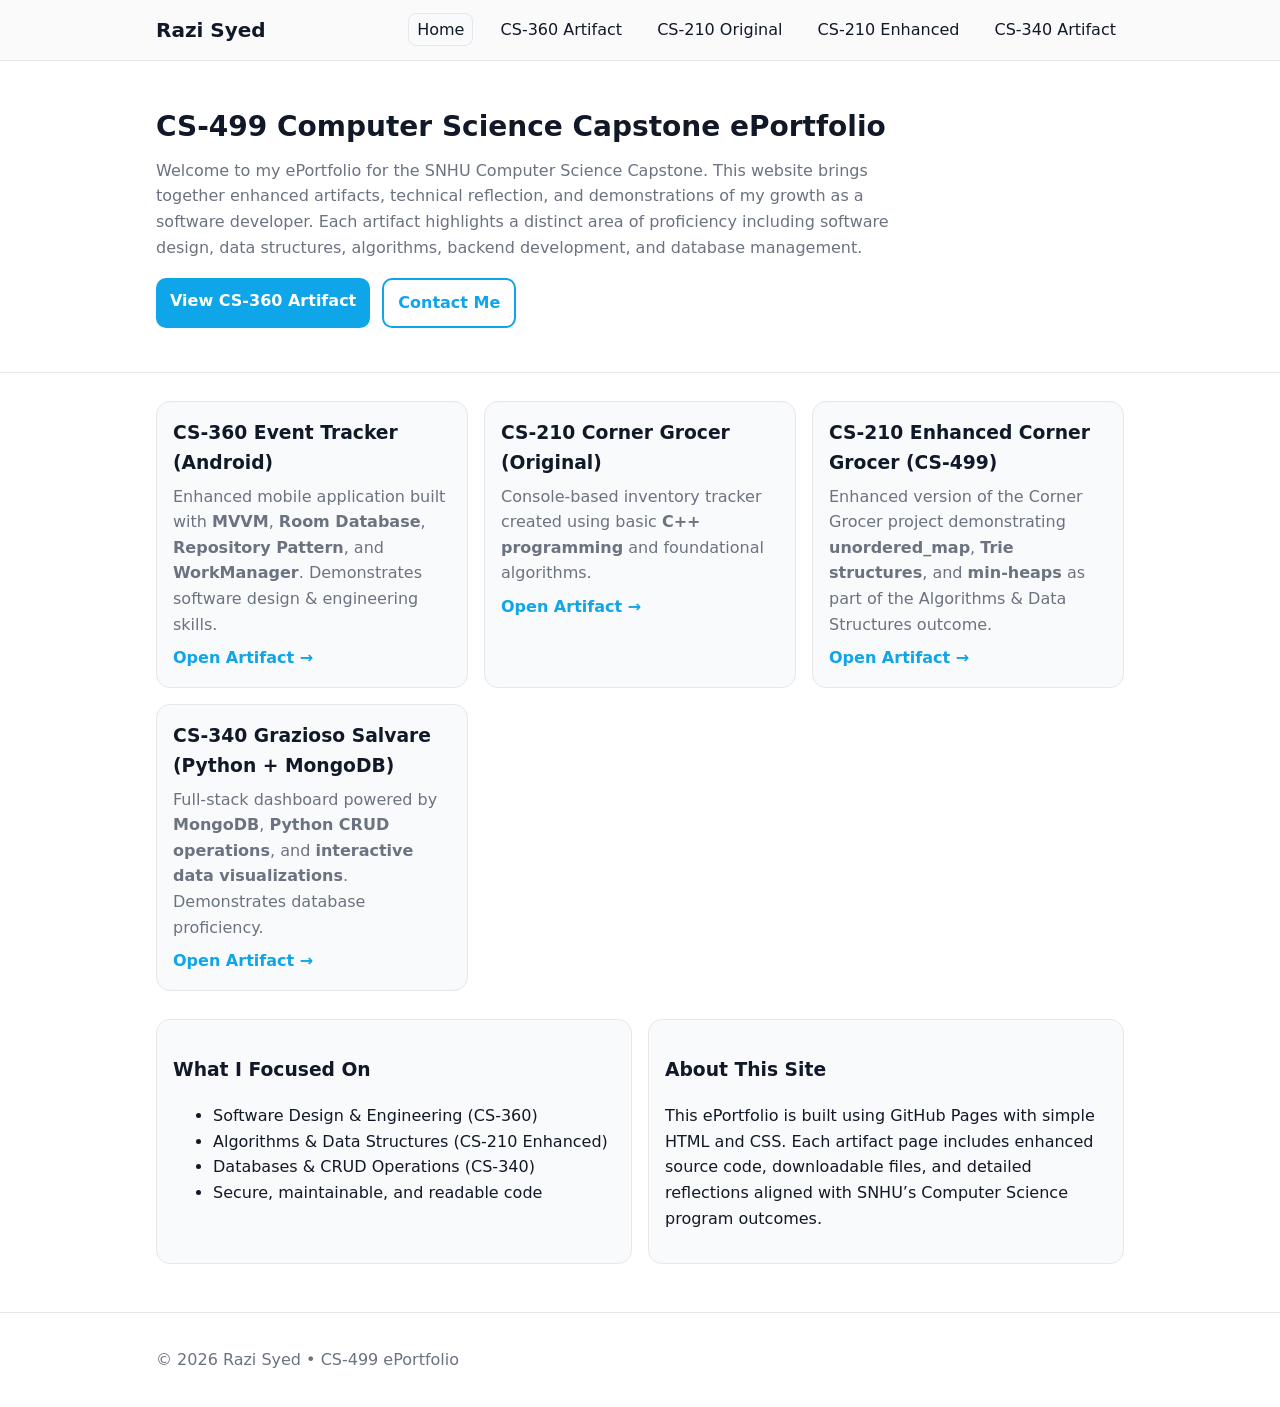
==== index.html @ 02d7678c "Update index.html" ====
<!DOCTYPE html>
<html lang="en">
<head>
  <meta charset="utf-8" />
  <meta name="viewport" content="width=device-width, initial-scale=1" />
  <title>Razi Syed • CS-499 ePortfolio</title>
  <link rel="stylesheet" href="styles.css" />
</head>

<body>
  <header class="site-header">
    <div class="container">
      <h1 class="brand">Razi Syed</h1>
      <nav class="nav">
        <a href="index.html" aria-current="page">Home</a>
        <a href="CS360_EventTracker.html">CS-360 Artifact</a>
        <a href="CS210_CornerGrocer.html">CS-210 Original</a>
        <a href="CS210_CornerGrocerEnhanced.html">CS-210 Enhanced</a>
        <a href="CS340_Grazioso.html">CS-340 Artifact</a>
      </nav>
    </div>
  </header>

  <section class="hero">
    <div class="container">
      <h2>CS-499 Computer Science Capstone ePortfolio</h2>
      <p>
        Welcome to my ePortfolio for the SNHU Computer Science Capstone. This website brings 
        together enhanced artifacts, technical reflection, and demonstrations of my growth as 
        a software developer. Each artifact highlights a distinct area of proficiency including 
        software design, data structures, algorithms, backend development, and database management.
      </p>

      <div class="cta-row">
        <a class="btn" href="CS360_EventTracker.html">View CS-360 Artifact</a>
        <a class="btn secondary" href="mailto:razisyed7890@gmail.com">Contact Me</a>
      </div>
    </div>
  </section>

  <main class="container">

    <!-- Artifact Cards Section -->
    <section class="cards">

      <article class="card">
        <h3>CS-360 Event Tracker (Android)</h3>
        <p>
          Enhanced mobile application built with <strong>MVVM</strong>, 
          <strong>Room Database</strong>, <strong>Repository Pattern</strong>, and 
          <strong>WorkManager</strong>. Demonstrates software design & engineering skills.
        </p>
        <a class="link" href="CS360_EventTracker.html">Open Artifact →</a>
      </article>

      <article class="card">
        <h3>CS-210 Corner Grocer (Original)</h3>
        <p>
          Console-based inventory tracker created using basic <strong>C++ programming</strong> 
          and foundational algorithms.
        </p>
        <a class="link" href="CS210_CornerGrocer.html">Open Artifact →</a>
      </article>

      <article class="card">
        <h3>CS-210 Enhanced Corner Grocer (CS-499)</h3>
        <p>
          Enhanced version of the Corner Grocer project demonstrating 
          <strong>unordered_map</strong>, <strong>Trie structures</strong>, 
          and <strong>min-heaps</strong> as part of the Algorithms & Data Structures outcome.
        </p>
        <a class="link" href="CS210_CornerGrocerEnhanced.html">Open Artifact →</a>
      </article>

      <article class="card">
        <h3>CS-340 Grazioso Salvare (Python + MongoDB)</h3>
        <p>
          Full-stack dashboard powered by <strong>MongoDB</strong>, 
          <strong>Python CRUD operations</strong>, and 
          <strong>interactive data visualizations</strong>. Demonstrates database proficiency.
        </p>
        <a class="link" href="CS340_Grazioso.html">Open Artifact →</a>
      </article>

    </section>

    <section class="grid two-col">
      <div class="panel">
        <h3>What I Focused On</h3>
        <ul>
          <li>Software Design & Engineering (CS-360)</li>
          <li>Algorithms & Data Structures (CS-210 Enhanced)</li>
          <li>Databases & CRUD Operations (CS-340)</li>
          <li>Secure, maintainable, and readable code</li>
        </ul>
      </div>

      <div class="panel">
        <h3>About This Site</h3>
        <p>
          This ePortfolio is built using GitHub Pages with simple HTML and CSS. 
          Each artifact page includes enhanced source code, downloadable files, 
          and detailed reflections aligned with SNHU’s Computer Science program outcomes.
        </p>
      </div>
    </section>

  </main>

  <footer class="site-footer">
    <div class="container">
      <p>© <span id="y"></span> Razi Syed • CS-499 ePortfolio</p>
    </div>
  </footer>

  <script>
    document.getElementById("y").textContent = new Date().getFullYear();
  </script>

</body>
</html>
---- styles.css ----
/* Base theme (auto supports dark mode via prefers-color-scheme) */
:root{
  --bg:#ffffff; --text:#111827; --muted:#6b7280; --card:#f9fafb; --line:#e5e7eb; --brand:#0ea5e9; --brand-ink:#075985;
}
@media (prefers-color-scheme: dark){
  :root{
    --bg:#0b1220; --text:#e5e7eb; --muted:#9ca3af; --card:#0f172a; --line:#1f2937; --brand:#38bdf8; --brand-ink:#7dd3fc;
  }
}
*{box-sizing:border-box}
html,body{margin:0;padding:0}
body{
  font:16px/1.6 system-ui,-apple-system,Segoe UI,Roboto,Arial,sans-serif;
  background:var(--bg); color:var(--text);
}
.container{max-width:1000px;margin:0 auto;padding:0 16px}

/* Header & Nav */
.site-header{border-bottom:1px solid var(--line); background:rgba(0,0,0,0.02)}
.site-header .container{display:flex;align-items:center;justify-content:space-between;padding:14px 16px}
.brand{margin:0;font-size:20px}
.nav a{color:var(--text);text-decoration:none;margin-left:14px;padding:6px 8px;border-radius:8px}
.nav a[aria-current="page"]{background:var(--card);border:1px solid var(--line)}
.nav a:hover{color:var(--brand)}

/* Hero */
.hero{padding:44px 0;border-bottom:1px solid var(--line)}
.hero h2{margin:0 0 8px;font-size:28px}
.hero p{max-width:780px;margin:0 0 18px;color:var(--muted)}
.cta-row{display:flex;gap:12px;flex-wrap:wrap}
.btn{
  display:inline-block;background:var(--brand);color:white;text-decoration:none;
  padding:10px 14px;border-radius:10px;font-weight:600
}
.btn.secondary{background:transparent;color:var(--brand);border:2px solid var(--brand)}
.btn:hover{filter:brightness(1.05)}

/* Cards */
.cards{display:grid;grid-template-columns:repeat(auto-fit,minmax(260px,1fr));gap:16px;margin:28px 0}
.card{
  background:var(--card);border:1px solid var(--line);border-radius:14px;padding:16px
}
.card h3{margin:0 0 6px 0}
.card p{margin:0 0 8px 0;color:var(--muted)}
.card .link{color:var(--brand);text-decoration:none;font-weight:600}
.card .link:hover{text-decoration:underline}
.card.ghost{opacity:.85}

/* Panels / grid */
.grid.two-col{display:grid;grid-template-columns:1fr;gap:16px;margin:12px 0 48px}
@media (min-width:820px){.grid.two-col{grid-template-columns:1fr 1fr}}
.panel{background:var(--card);border:1px solid var(--line);border-radius:14px;padding:16px}

/* Footer */
.site-footer{border-top:1px solid var(--line);padding:18px 0;margin-top:28px;color:var(--muted)}
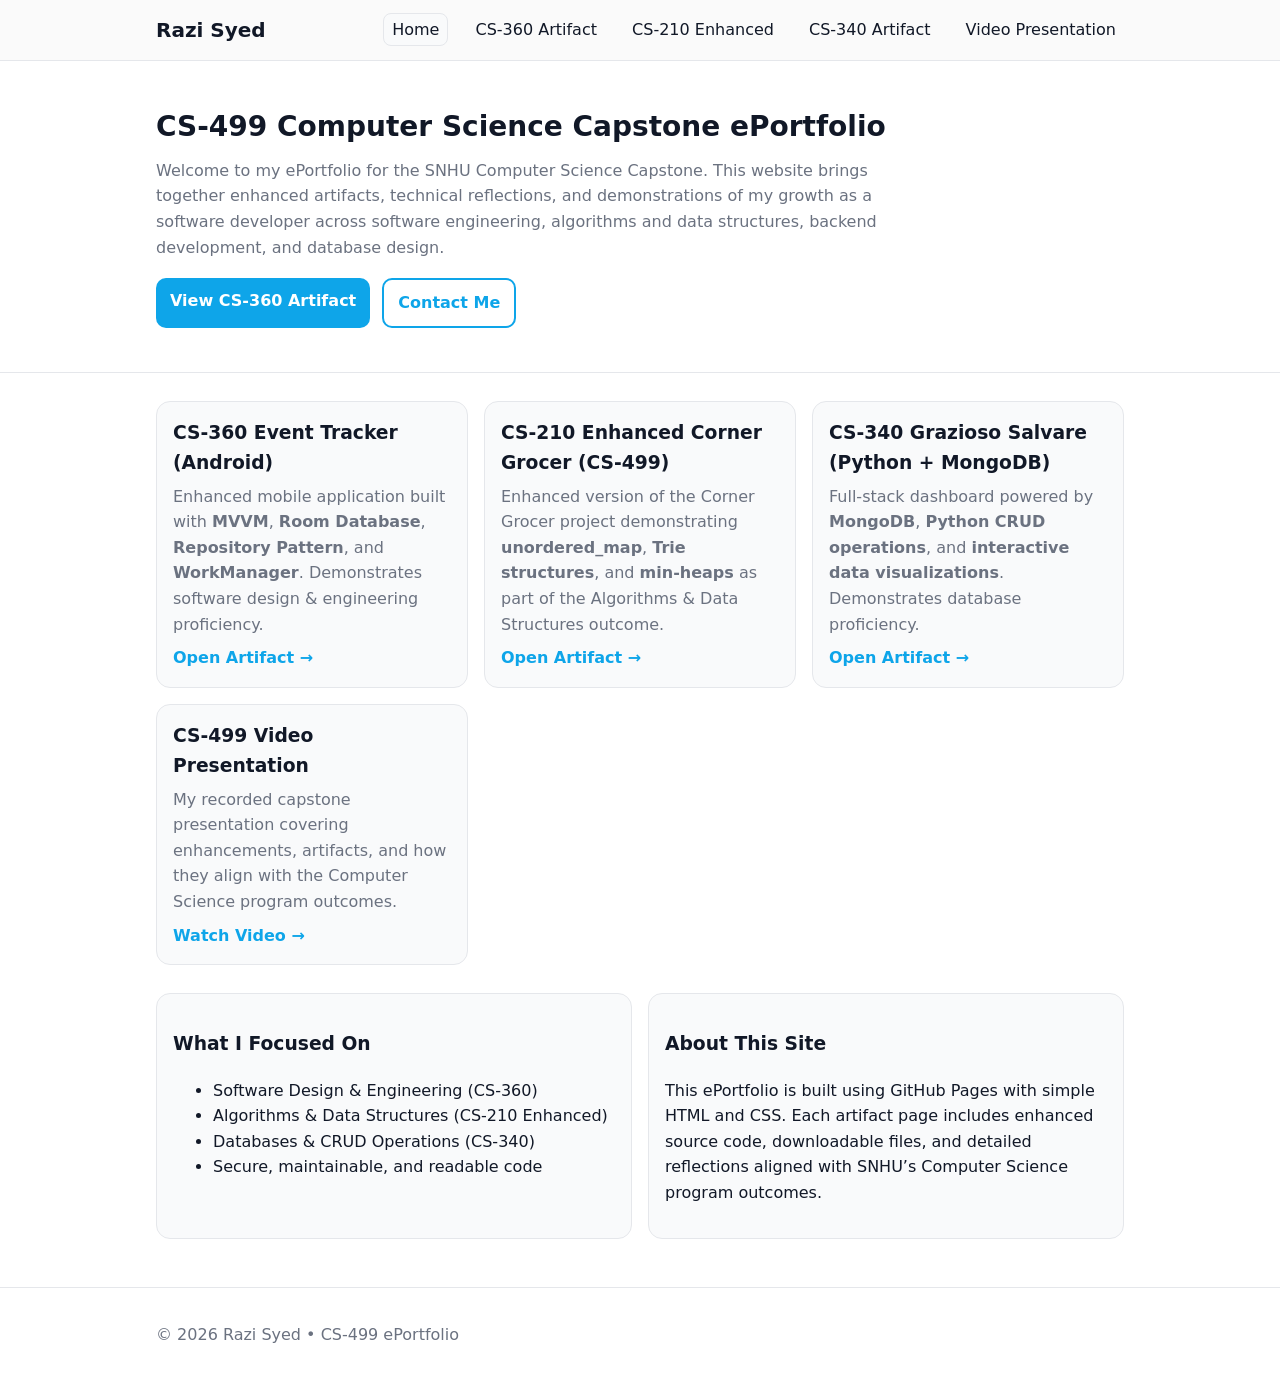
==== commit da444d19: "Update index.html" ====
--- a/index.html
+++ b/index.html
@@ -14,9 +14,9 @@
       <nav class="nav">
         <a href="index.html" aria-current="page">Home</a>
         <a href="CS360_EventTracker.html">CS-360 Artifact</a>
-        <a href="CS210_CornerGrocer.html">CS-210 Original</a>
         <a href="CS210_CornerGrocerEnhanced.html">CS-210 Enhanced</a>
         <a href="CS340_Grazioso.html">CS-340 Artifact</a>
+        <a href="VideoPresentation.html">Video Presentation</a>
       </nav>
     </div>
   </header>
@@ -26,9 +26,9 @@
       <h2>CS-499 Computer Science Capstone ePortfolio</h2>
       <p>
         Welcome to my ePortfolio for the SNHU Computer Science Capstone. This website brings 
-        together enhanced artifacts, technical reflection, and demonstrations of my growth as 
-        a software developer. Each artifact highlights a distinct area of proficiency including 
-        software design, data structures, algorithms, backend development, and database management.
+        together enhanced artifacts, technical reflections, and demonstrations of my growth as 
+        a software developer across software engineering, algorithms and data structures, 
+        backend development, and database design.
       </p>
 
       <div class="cta-row">
@@ -48,18 +48,9 @@
         <p>
           Enhanced mobile application built with <strong>MVVM</strong>, 
           <strong>Room Database</strong>, <strong>Repository Pattern</strong>, and 
-          <strong>WorkManager</strong>. Demonstrates software design & engineering skills.
+          <strong>WorkManager</strong>. Demonstrates software design & engineering proficiency.
         </p>
         <a class="link" href="CS360_EventTracker.html">Open Artifact →</a>
-      </article>
-
-      <article class="card">
-        <h3>CS-210 Corner Grocer (Original)</h3>
-        <p>
-          Console-based inventory tracker created using basic <strong>C++ programming</strong> 
-          and foundational algorithms.
-        </p>
-        <a class="link" href="CS210_CornerGrocer.html">Open Artifact →</a>
       </article>
 
       <article class="card">
@@ -80,6 +71,15 @@
           <strong>interactive data visualizations</strong>. Demonstrates database proficiency.
         </p>
         <a class="link" href="CS340_Grazioso.html">Open Artifact →</a>
+      </article>
+
+      <article class="card">
+        <h3>CS-499 Video Presentation</h3>
+        <p>
+          My recorded capstone presentation covering enhancements, artifacts, and how they align 
+          with the Computer Science program outcomes.
+        </p>
+        <a class="link" href="VideoPresentation.html">Watch Video →</a>
       </article>
 
     </section>
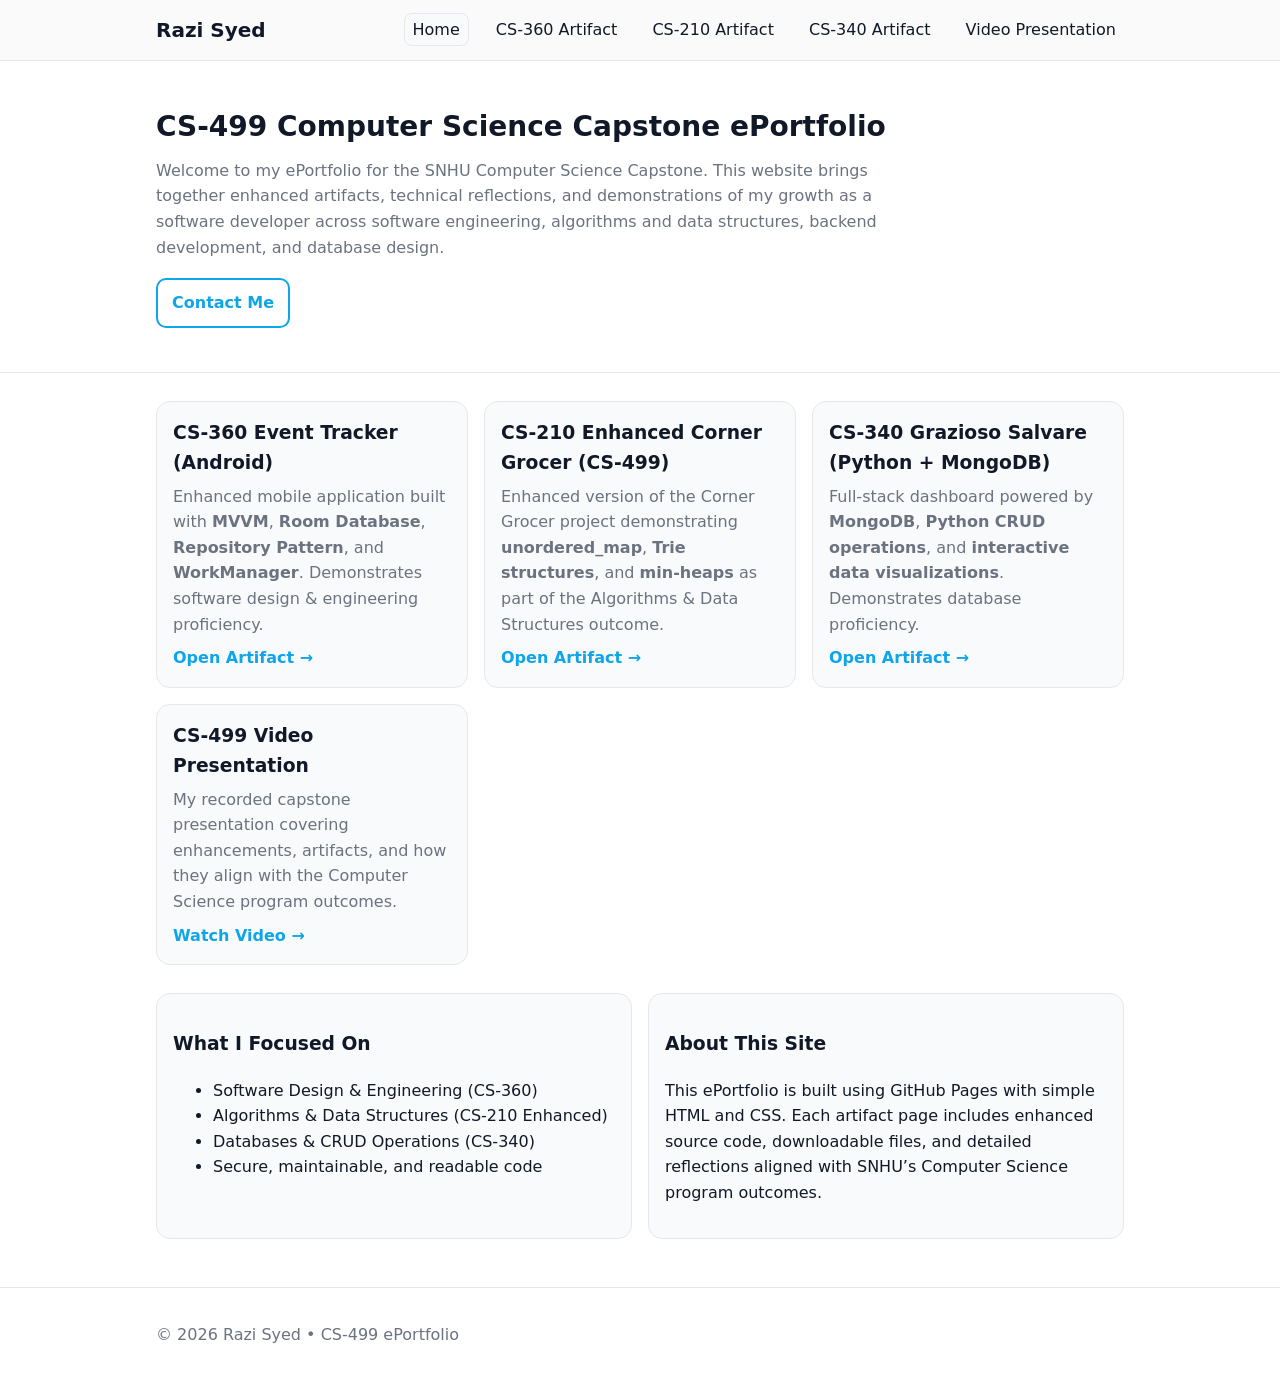
==== commit 14d0296b: "Update index.html" ====
--- a/index.html
+++ b/index.html
@@ -14,7 +14,7 @@
       <nav class="nav">
         <a href="index.html" aria-current="page">Home</a>
         <a href="CS360_EventTracker.html">CS-360 Artifact</a>
-        <a href="CS210_CornerGrocerEnhanced.html">CS-210 Enhanced</a>
+        <a href="CS210_CornerGrocer.html">CS-210 Artifact</a>
         <a href="CS340_Grazioso.html">CS-340 Artifact</a>
         <a href="VideoPresentation.html">Video Presentation</a>
       </nav>
@@ -32,7 +32,7 @@
       </p>
 
       <div class="cta-row">
-        <a class="btn" href="CS360_EventTracker.html">View CS-360 Artifact</a>
+        <!-- Removed "View CS-360 Artifact" button -->
         <a class="btn secondary" href="mailto:razisyed7890@gmail.com">Contact Me</a>
       </div>
     </div>
@@ -60,7 +60,7 @@
           <strong>unordered_map</strong>, <strong>Trie structures</strong>, 
           and <strong>min-heaps</strong> as part of the Algorithms & Data Structures outcome.
         </p>
-        <a class="link" href="CS210_CornerGrocerEnhanced.html">Open Artifact →</a>
+        <a class="link" href="CS210_CornerGrocer.html">Open Artifact →</a>
       </article>
 
       <article class="card">
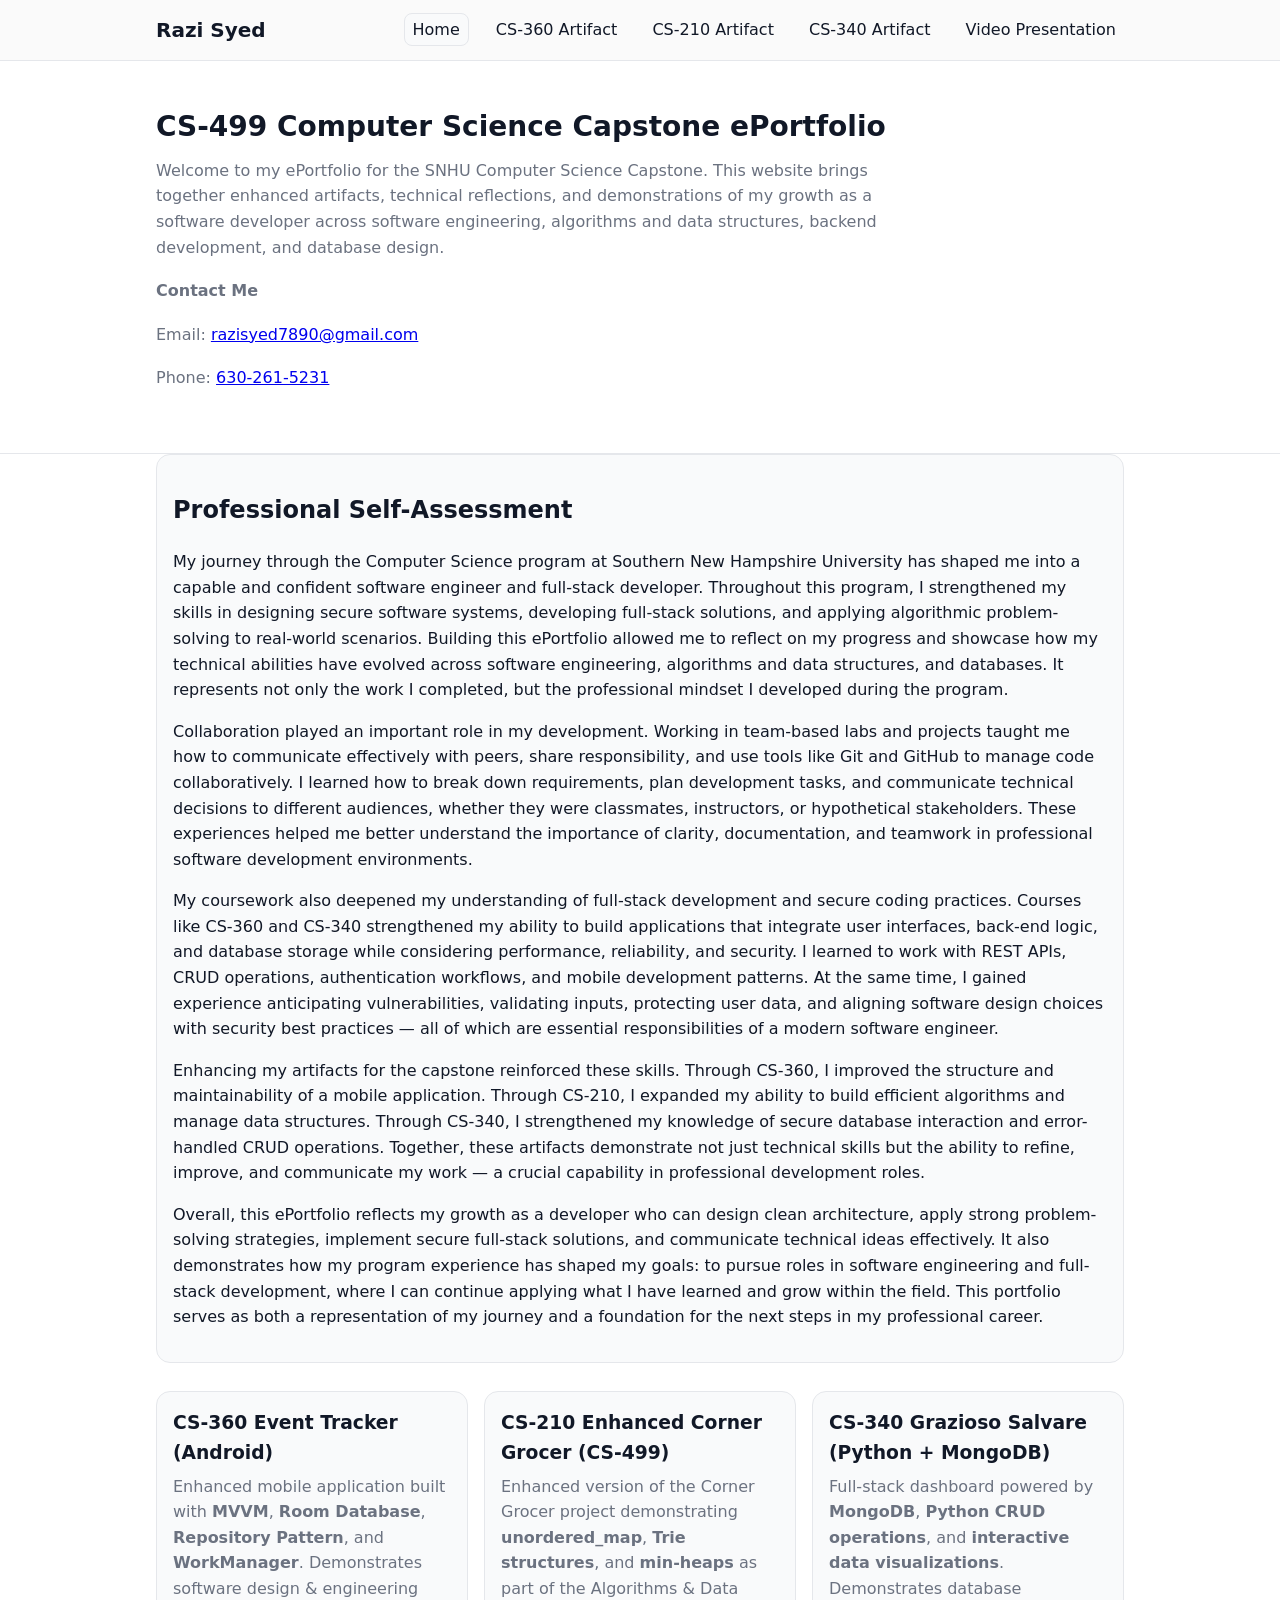
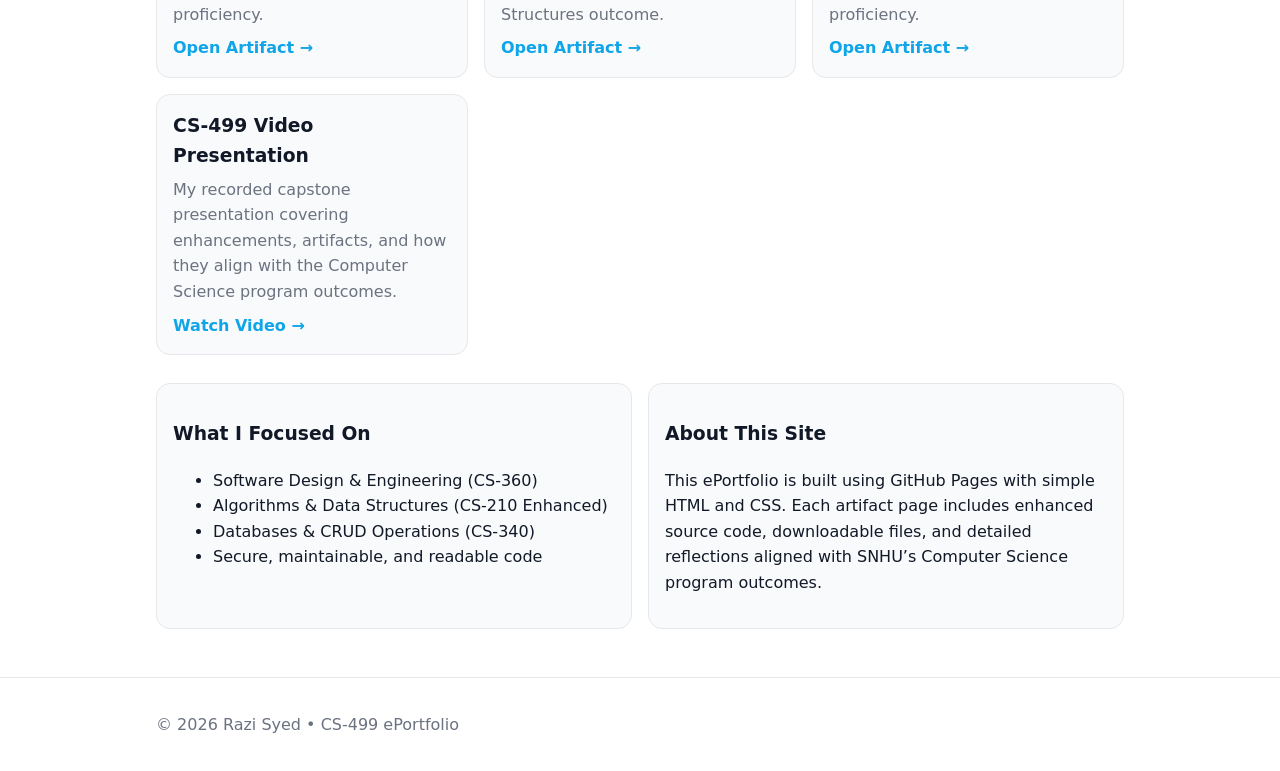
==== commit b1a5ae4d: "Update index.html" ====
--- a/index.html
+++ b/index.html
@@ -32,13 +32,64 @@
       </p>
 
       <div class="cta-row">
-        <!-- Removed "View CS-360 Artifact" button -->
-        <a class="btn secondary" href="mailto:razisyed7890@gmail.com">Contact Me</a>
+        <div class="contact-block">
+          <p><strong>Contact Me</strong></p>
+          <p>Email: <a href="mailto:razisyed7890@gmail.com">razisyed7890@gmail.com</a></p>
+          <p>Phone: <a href="tel:16302615231">630-261-5231</a></p>
+        </div>
       </div>
     </div>
   </section>
 
   <main class="container">
+
+    <!-- Professional Self-Assessment -->
+    <section id="self-assessment" class="panel">
+      <h2>Professional Self-Assessment</h2>
+
+      <p>
+        My journey through the Computer Science program at Southern New Hampshire University has shaped me into a capable
+        and confident software engineer and full-stack developer. Throughout this program, I strengthened my skills in
+        designing secure software systems, developing full-stack solutions, and applying algorithmic problem-solving to
+        real-world scenarios. Building this ePortfolio allowed me to reflect on my progress and showcase how my technical
+        abilities have evolved across software engineering, algorithms and data structures, and databases. It represents
+        not only the work I completed, but the professional mindset I developed during the program.
+      </p>
+
+      <p>
+        Collaboration played an important role in my development. Working in team-based labs and projects taught me how to
+        communicate effectively with peers, share responsibility, and use tools like Git and GitHub to manage code
+        collaboratively. I learned how to break down requirements, plan development tasks, and communicate technical decisions
+        to different audiences, whether they were classmates, instructors, or hypothetical stakeholders. These experiences
+        helped me better understand the importance of clarity, documentation, and teamwork in professional software
+        development environments.
+      </p>
+
+      <p>
+        My coursework also deepened my understanding of full-stack development and secure coding practices. Courses like
+        CS-360 and CS-340 strengthened my ability to build applications that integrate user interfaces, back-end logic, and
+        database storage while considering performance, reliability, and security. I learned to work with REST APIs, CRUD
+        operations, authentication workflows, and mobile development patterns. At the same time, I gained experience
+        anticipating vulnerabilities, validating inputs, protecting user data, and aligning software design choices with
+        security best practices — all of which are essential responsibilities of a modern software engineer.
+      </p>
+
+      <p>
+        Enhancing my artifacts for the capstone reinforced these skills. Through CS-360, I improved the structure and
+        maintainability of a mobile application. Through CS-210, I expanded my ability to build efficient algorithms and
+        manage data structures. Through CS-340, I strengthened my knowledge of secure database interaction and error-handled
+        CRUD operations. Together, these artifacts demonstrate not just technical skills but the ability to refine, improve,
+        and communicate my work — a crucial capability in professional development roles.
+      </p>
+
+      <p>
+        Overall, this ePortfolio reflects my growth as a developer who can design clean architecture, apply strong
+        problem-solving strategies, implement secure full-stack solutions, and communicate technical ideas effectively. It
+        also demonstrates how my program experience has shaped my goals: to pursue roles in software engineering and
+        full-stack development, where I can continue applying what I have learned and grow within the field. This portfolio
+        serves as both a representation of my journey and a foundation for the next steps in my professional career.
+      </p>
+    </section>
 
     <!-- Artifact Cards Section -->
     <section class="cards">
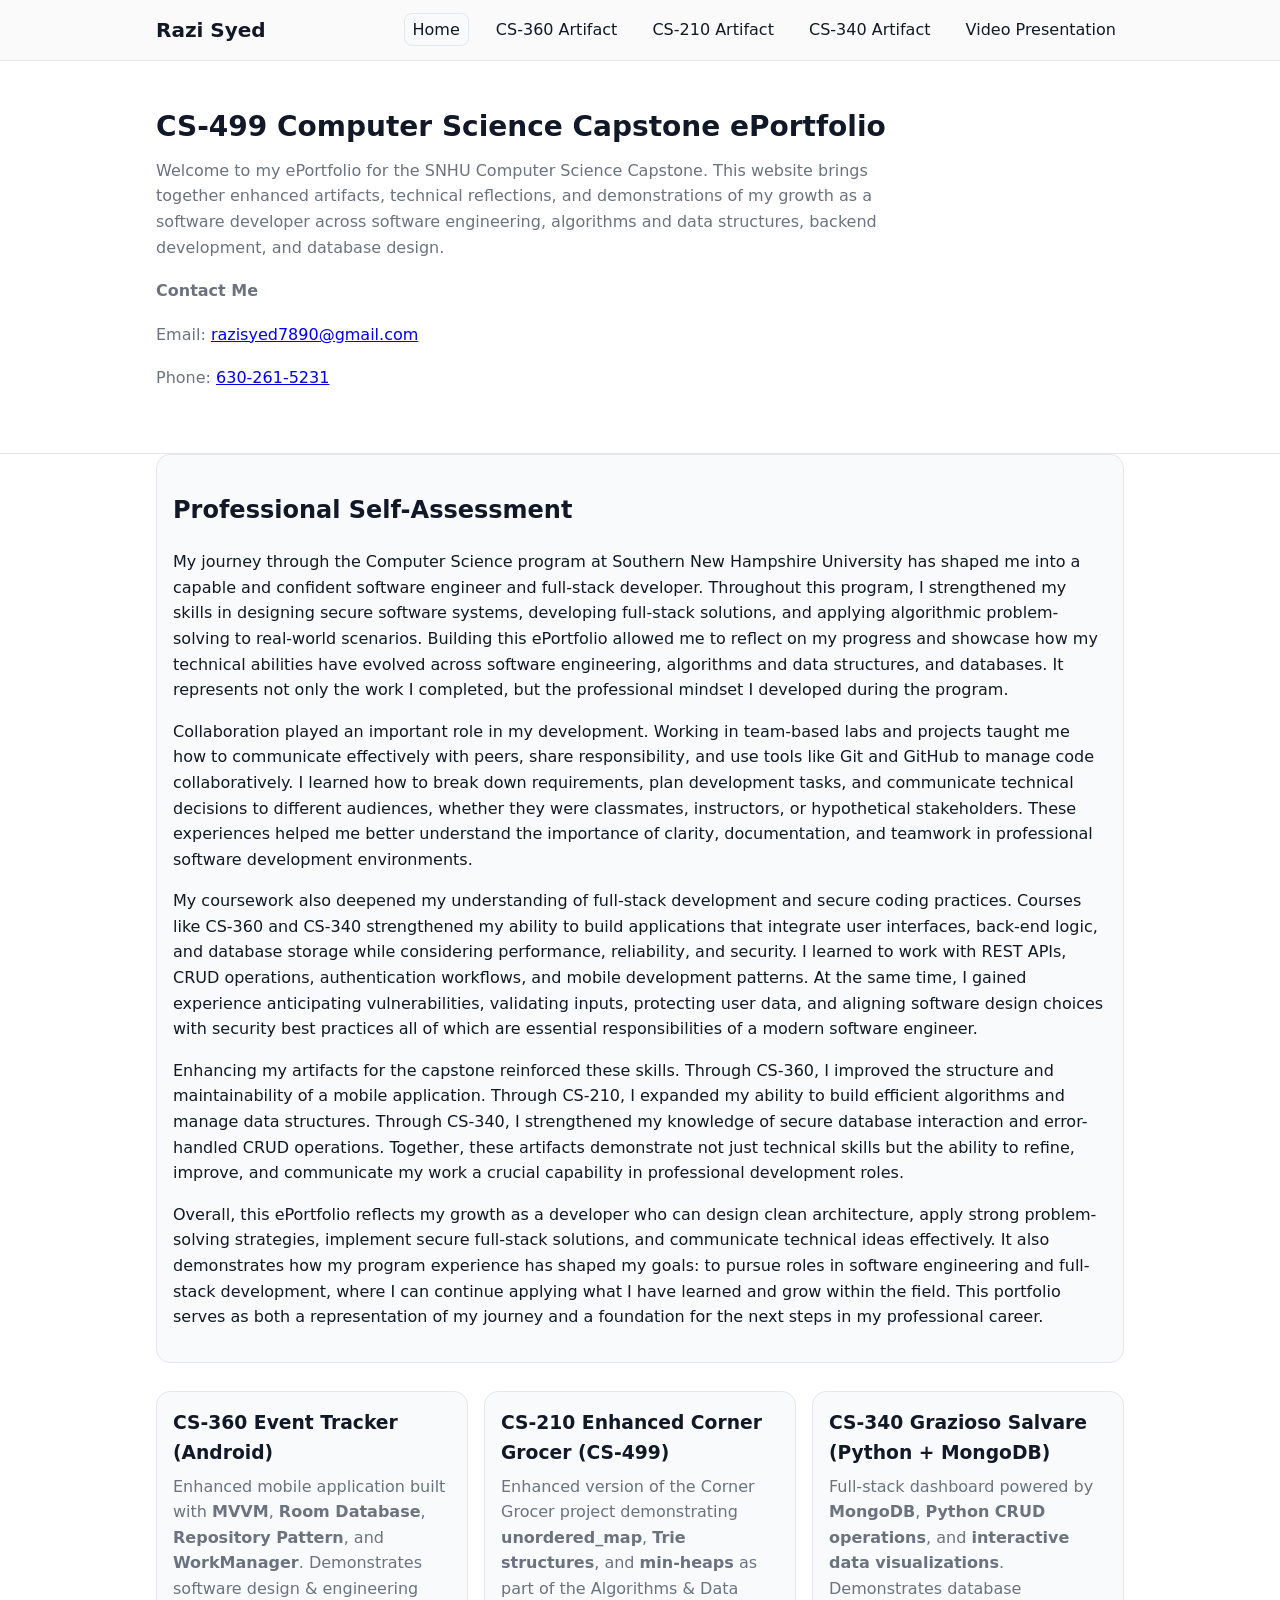
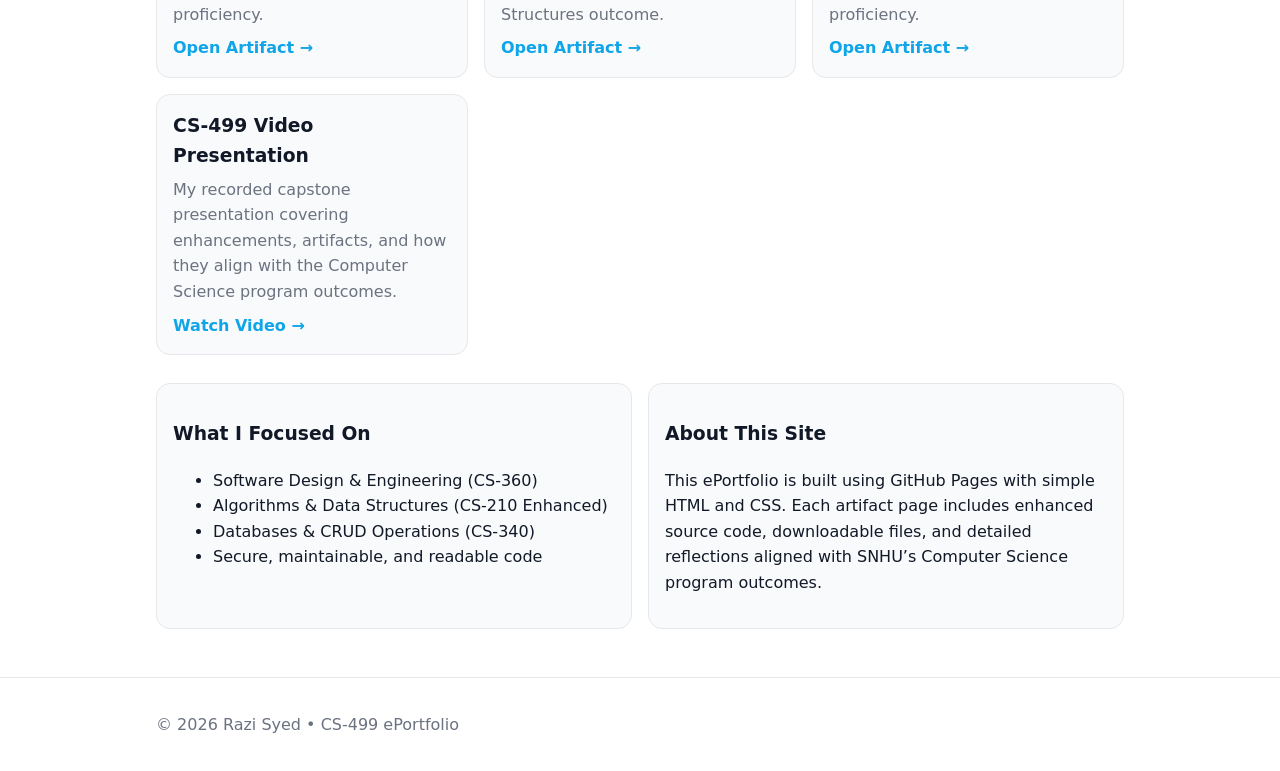
==== commit afaa275d: "Update index.html" ====
--- a/index.html
+++ b/index.html
@@ -71,7 +71,7 @@
         database storage while considering performance, reliability, and security. I learned to work with REST APIs, CRUD
         operations, authentication workflows, and mobile development patterns. At the same time, I gained experience
         anticipating vulnerabilities, validating inputs, protecting user data, and aligning software design choices with
-        security best practices — all of which are essential responsibilities of a modern software engineer.
+        security best practices all of which are essential responsibilities of a modern software engineer.
       </p>
 
       <p>
@@ -79,7 +79,7 @@
         maintainability of a mobile application. Through CS-210, I expanded my ability to build efficient algorithms and
         manage data structures. Through CS-340, I strengthened my knowledge of secure database interaction and error-handled
         CRUD operations. Together, these artifacts demonstrate not just technical skills but the ability to refine, improve,
-        and communicate my work — a crucial capability in professional development roles.
+        and communicate my work a crucial capability in professional development roles.
       </p>
 
       <p>
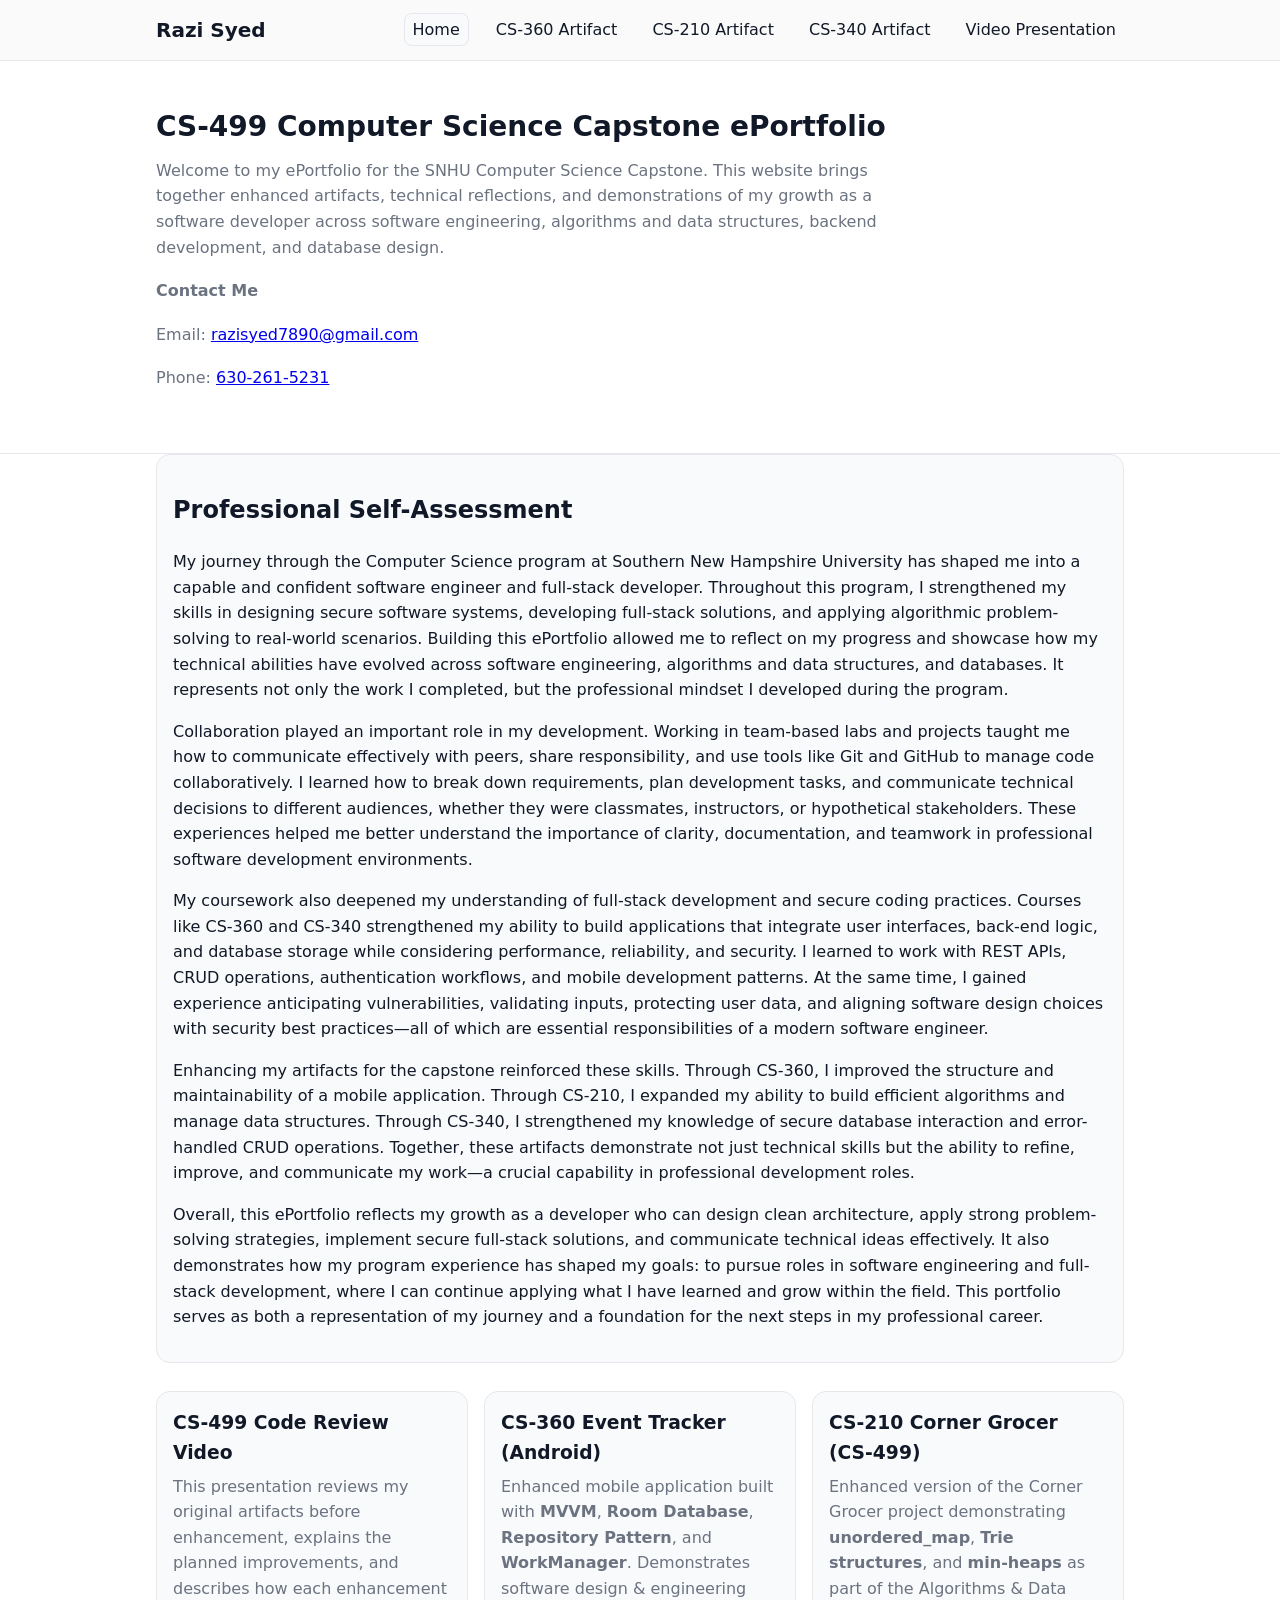
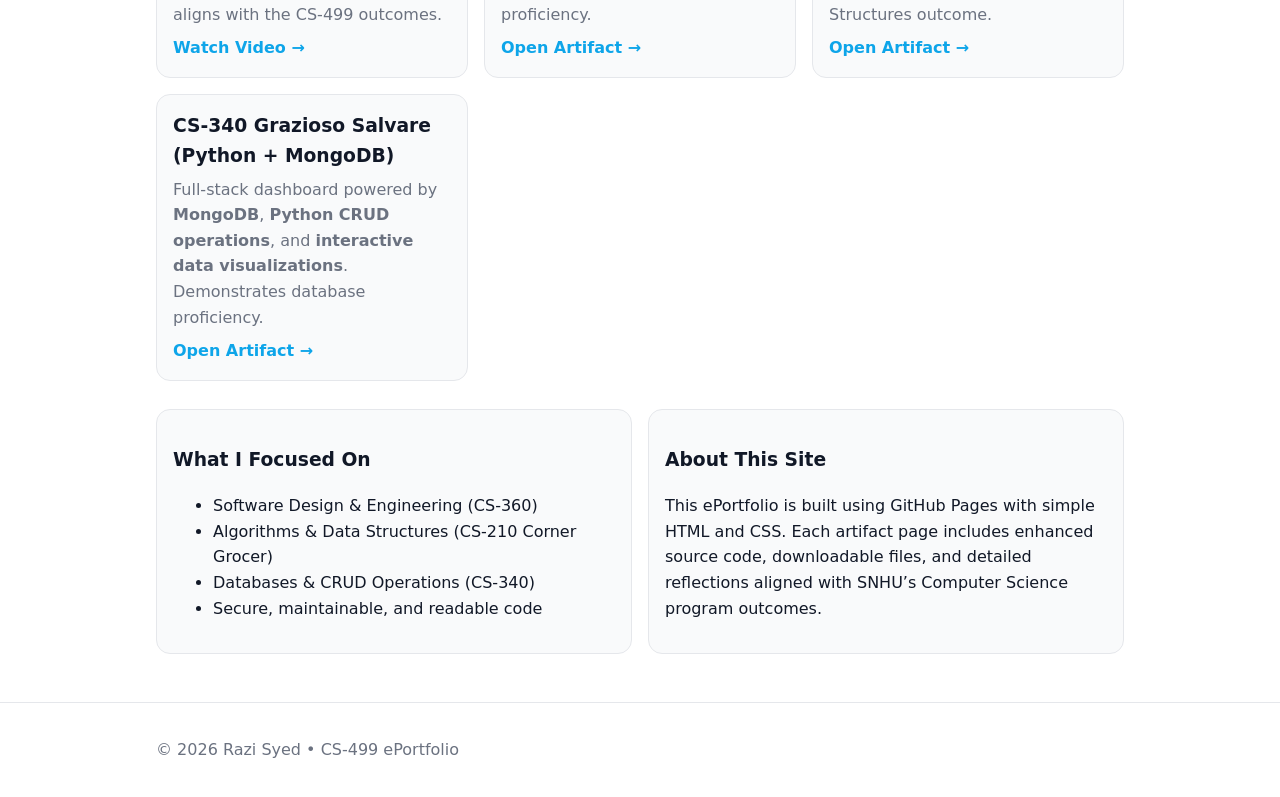
==== commit d59fdf10: "Update index.html" ====
--- a/index.html
+++ b/index.html
@@ -71,7 +71,7 @@
         database storage while considering performance, reliability, and security. I learned to work with REST APIs, CRUD
         operations, authentication workflows, and mobile development patterns. At the same time, I gained experience
         anticipating vulnerabilities, validating inputs, protecting user data, and aligning software design choices with
-        security best practices all of which are essential responsibilities of a modern software engineer.
+        security best practices—all of which are essential responsibilities of a modern software engineer.
       </p>
 
       <p>
@@ -79,7 +79,7 @@
         maintainability of a mobile application. Through CS-210, I expanded my ability to build efficient algorithms and
         manage data structures. Through CS-340, I strengthened my knowledge of secure database interaction and error-handled
         CRUD operations. Together, these artifacts demonstrate not just technical skills but the ability to refine, improve,
-        and communicate my work a crucial capability in professional development roles.
+        and communicate my work—a crucial capability in professional development roles.
       </p>
 
       <p>
@@ -94,6 +94,17 @@
     <!-- Artifact Cards Section -->
     <section class="cards">
 
+      <!-- Video FIRST -->
+      <article class="card">
+        <h3>CS-499 Code Review Video</h3>
+        <p>
+          This presentation reviews my original artifacts before enhancement, explains the planned 
+          improvements, and describes how each enhancement aligns with the CS-499 outcomes.
+        </p>
+        <a class="link" href="VideoPresentation.html">Watch Video →</a>
+      </article>
+
+      <!-- CS-360 Artifact -->
       <article class="card">
         <h3>CS-360 Event Tracker (Android)</h3>
         <p>
@@ -104,8 +115,9 @@
         <a class="link" href="CS360_EventTracker.html">Open Artifact →</a>
       </article>
 
+      <!-- CS-210 Artifact -->
       <article class="card">
-        <h3>CS-210 Enhanced Corner Grocer (CS-499)</h3>
+        <h3>CS-210 Corner Grocer (CS-499)</h3>
         <p>
           Enhanced version of the Corner Grocer project demonstrating 
           <strong>unordered_map</strong>, <strong>Trie structures</strong>, 
@@ -114,6 +126,7 @@
         <a class="link" href="CS210_CornerGrocer.html">Open Artifact →</a>
       </article>
 
+      <!-- CS-340 Artifact -->
       <article class="card">
         <h3>CS-340 Grazioso Salvare (Python + MongoDB)</h3>
         <p>
@@ -124,15 +137,6 @@
         <a class="link" href="CS340_Grazioso.html">Open Artifact →</a>
       </article>
 
-      <article class="card">
-        <h3>CS-499 Video Presentation</h3>
-        <p>
-          My recorded capstone presentation covering enhancements, artifacts, and how they align 
-          with the Computer Science program outcomes.
-        </p>
-        <a class="link" href="VideoPresentation.html">Watch Video →</a>
-      </article>
-
     </section>
 
     <section class="grid two-col">
@@ -140,7 +144,7 @@
         <h3>What I Focused On</h3>
         <ul>
           <li>Software Design & Engineering (CS-360)</li>
-          <li>Algorithms & Data Structures (CS-210 Enhanced)</li>
+          <li>Algorithms & Data Structures (CS-210 Corner Grocer)</li>
           <li>Databases & CRUD Operations (CS-340)</li>
           <li>Secure, maintainable, and readable code</li>
         </ul>
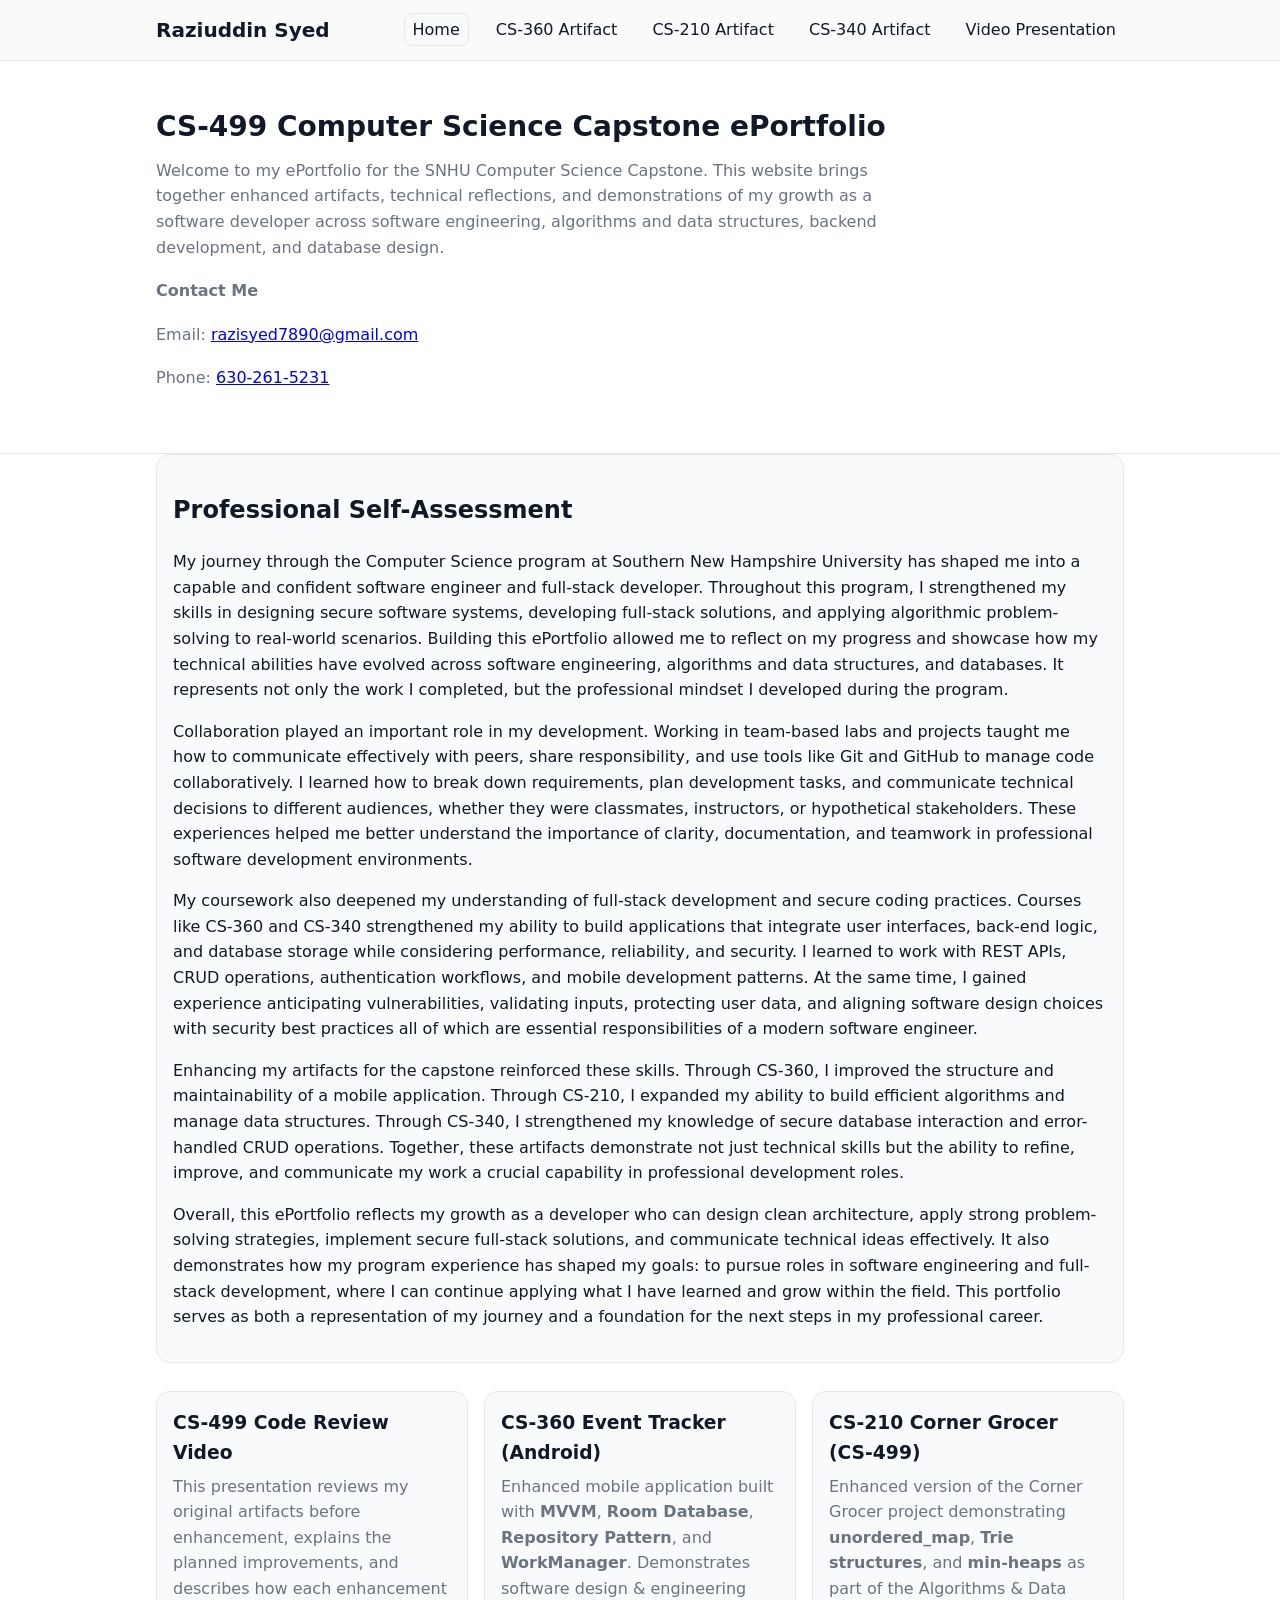
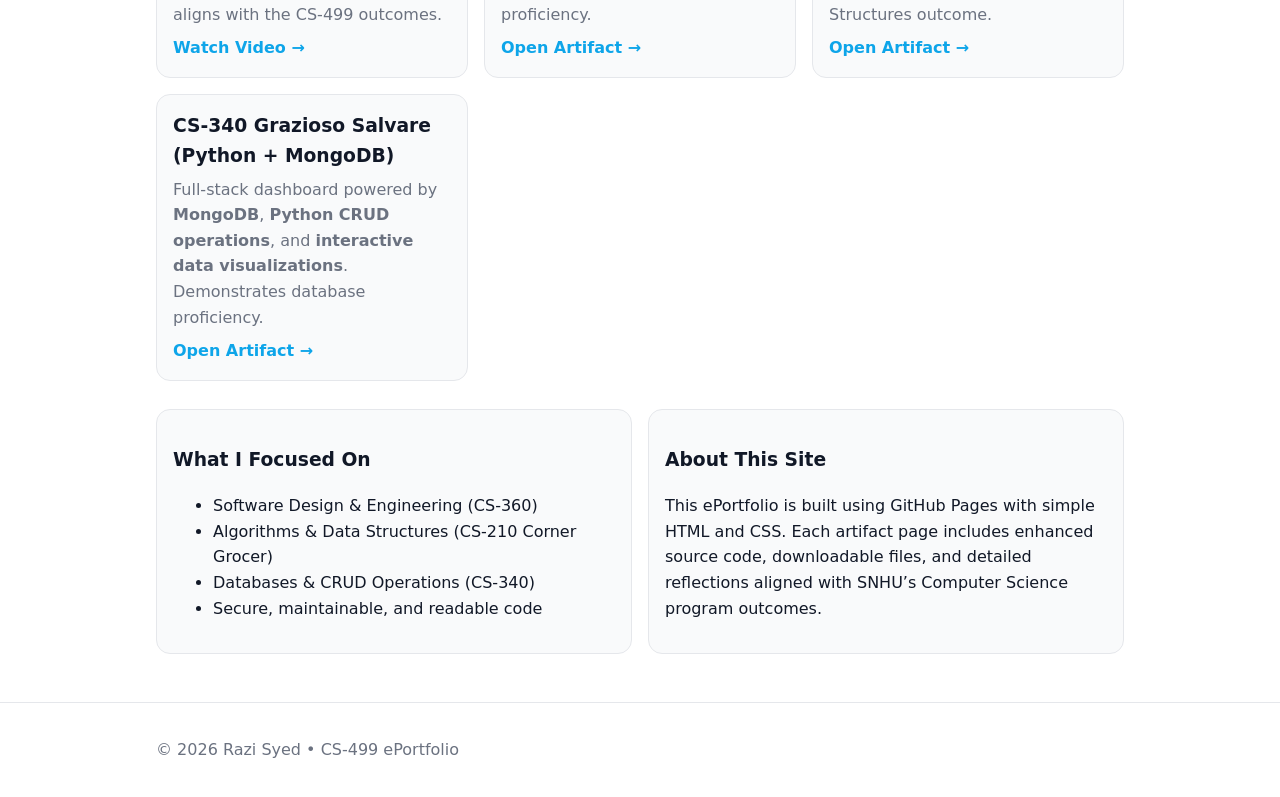
==== commit b04a9cc4: "Update index.html" ====
--- a/index.html
+++ b/index.html
@@ -10,7 +10,7 @@
 <body>
   <header class="site-header">
     <div class="container">
-      <h1 class="brand">Razi Syed</h1>
+      <h1 class="brand">Raziuddin Syed</h1>
       <nav class="nav">
         <a href="index.html" aria-current="page">Home</a>
         <a href="CS360_EventTracker.html">CS-360 Artifact</a>
@@ -71,7 +71,7 @@
         database storage while considering performance, reliability, and security. I learned to work with REST APIs, CRUD
         operations, authentication workflows, and mobile development patterns. At the same time, I gained experience
         anticipating vulnerabilities, validating inputs, protecting user data, and aligning software design choices with
-        security best practices—all of which are essential responsibilities of a modern software engineer.
+        security best practices all of which are essential responsibilities of a modern software engineer.
       </p>
 
       <p>
@@ -79,7 +79,7 @@
         maintainability of a mobile application. Through CS-210, I expanded my ability to build efficient algorithms and
         manage data structures. Through CS-340, I strengthened my knowledge of secure database interaction and error-handled
         CRUD operations. Together, these artifacts demonstrate not just technical skills but the ability to refine, improve,
-        and communicate my work—a crucial capability in professional development roles.
+        and communicate my work a crucial capability in professional development roles.
       </p>
 
       <p>
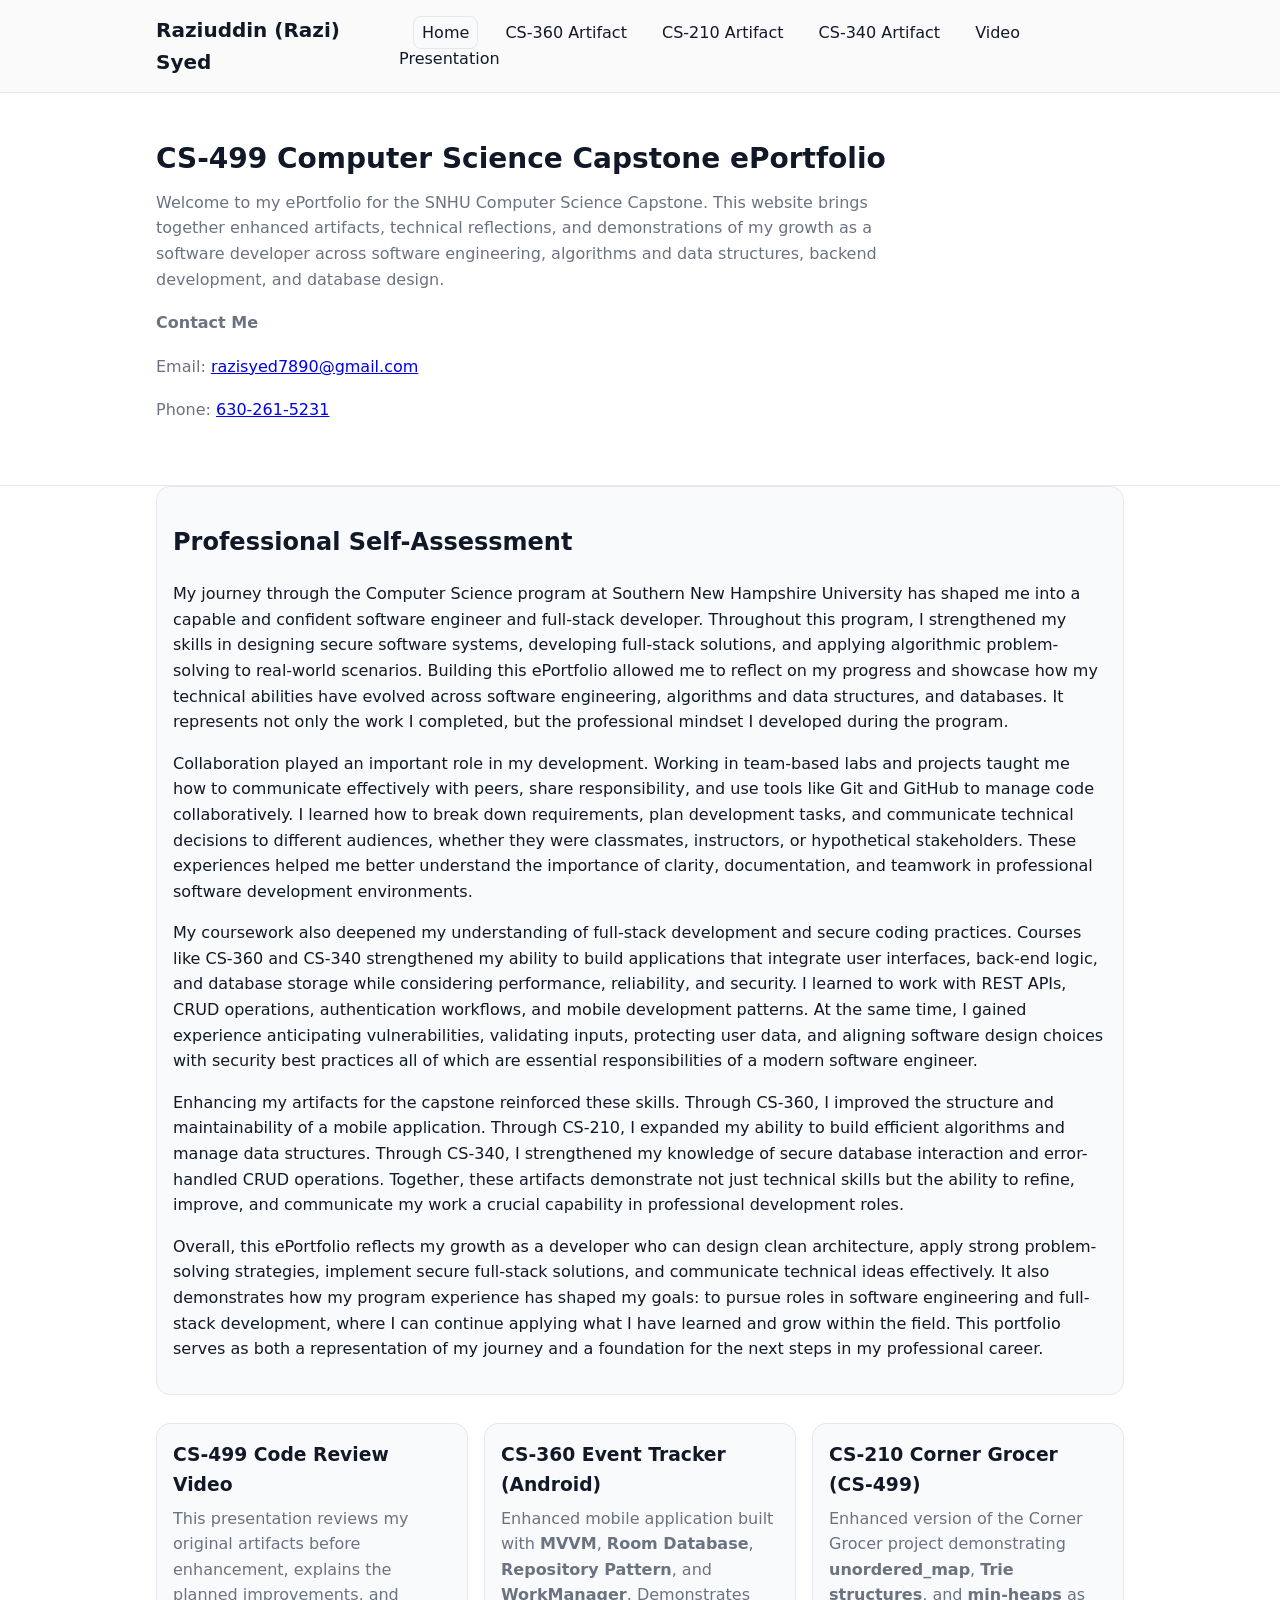
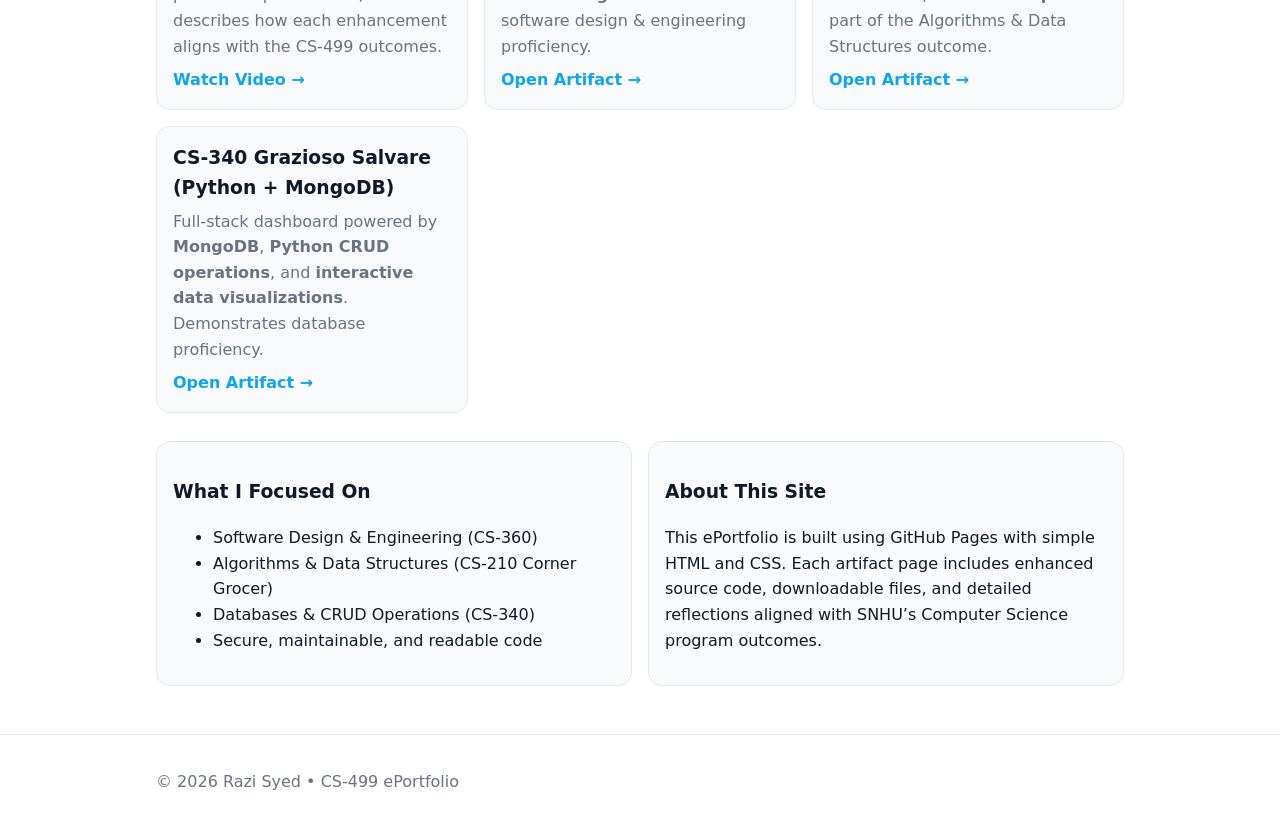
==== commit 6ba719bc: "Update index.html" ====
--- a/index.html
+++ b/index.html
@@ -10,7 +10,7 @@
 <body>
   <header class="site-header">
     <div class="container">
-      <h1 class="brand">Raziuddin Syed</h1>
+      <h1 class="brand">Raziuddin (Razi) Syed</h1>
       <nav class="nav">
         <a href="index.html" aria-current="page">Home</a>
         <a href="CS360_EventTracker.html">CS-360 Artifact</a>
